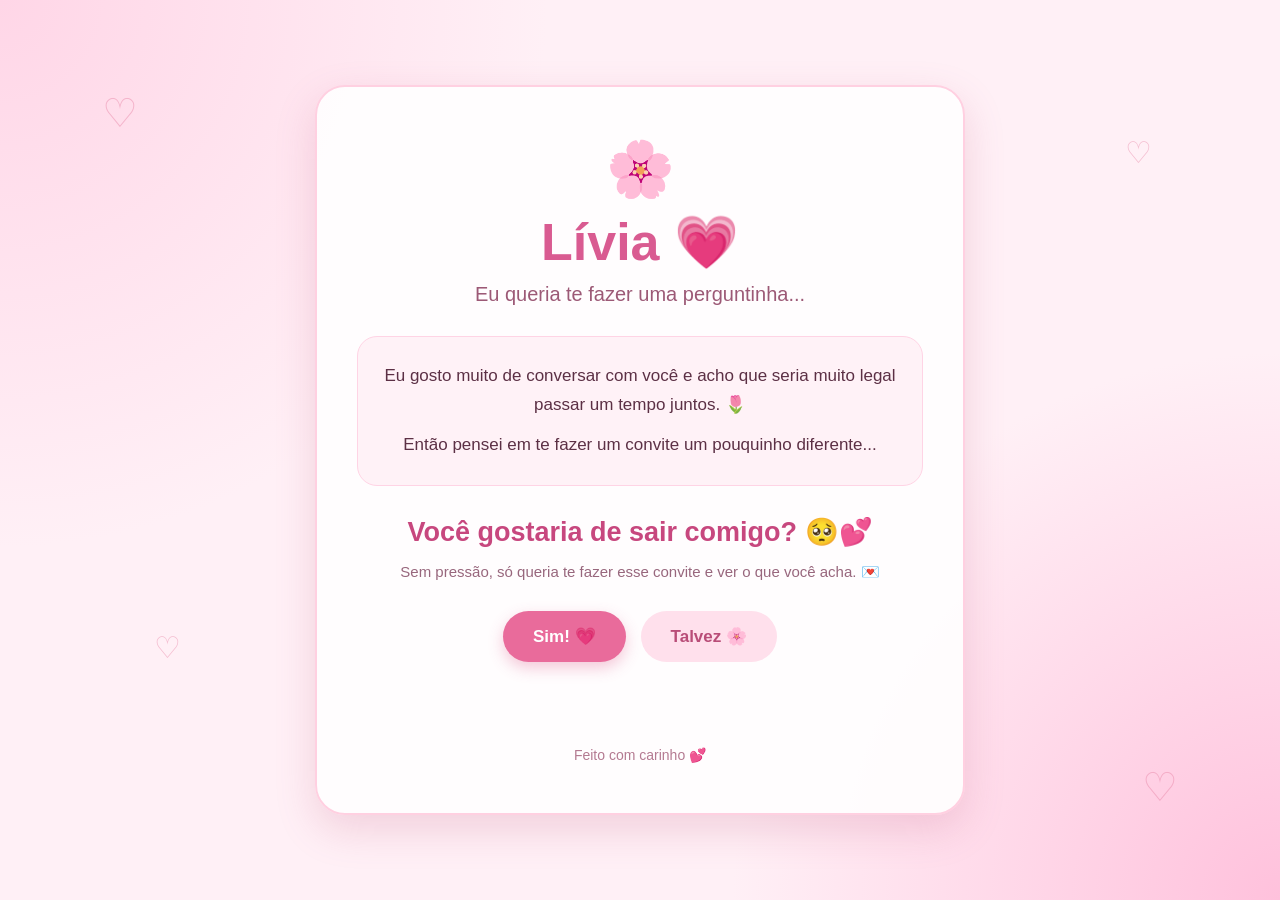
==== index.html @ 3ca03b83 "Rename Lívia.html to index.html" ====
<!DOCTYPE html>
<html lang="pt-BR">

<head>
    <meta charset="UTF-8">
    <meta name="viewport" content="width=device-width, initial-scale=1.0">

    <title>Para Lívia 💗</title>

    <link rel="stylesheet" href="style.css">
</head>

<body>

    <!-- Corações decorativos -->
    <div class="coracao coracao1">♡</div>
    <div class="coracao coracao2">♡</div>
    <div class="coracao coracao3">♡</div>
    <div class="coracao coracao4">♡</div>

    <main class="container">

        <div class="carta">

            <div class="flor">🌸</div>

            <h1>Lívia 💗</h1>

            <p class="subtitulo">
                Eu queria te fazer uma perguntinha...
            </p>

            <div class="mensagem">

                <p>
                    Eu gosto muito de conversar com você
                    e acho que seria muito legal passar
                    um tempo juntos. 🌷
                </p>

                <p>
                    Então pensei em te fazer um convite
                    um pouquinho diferente...
                </p>

            </div>

            <h2>Você gostaria de sair comigo? 🥺💕</h2>

            <p class="detalhe">
                Sem pressão, só queria te fazer esse convite
                e ver o que você acha. 💌
            </p>

            <div class="botoes">

                <button class="sim" onclick="aceitou()">
                    Sim! 💗
                </button>

                <button class="talvez" onclick="talvez()">
                    Talvez 🌸
                </button>

            </div>

            <p id="resposta"></p>

            <div class="assinatura">
                Feito com carinho 💕
            </div>

        </div>

    </main>

    <script>

        function aceitou() {

            document.getElementById("resposta").innerHTML =
                "AAAAA! 🥹💗 Então temos um encontro marcado! 🌸✨";

        }

        function talvez() {

            document.getElementById("resposta").innerHTML =
                "Tudo bem! Pense com carinho 🌷💗";

        }

    </script>

</body>

</html>
---- style.css ----
* {
    margin: 0;
    padding: 0;
    box-sizing: border-box;
}

body {
    font-family: "Arial", sans-serif;

    min-height: 100vh;

    background:
        radial-gradient(circle at top left, #ffd6e7, transparent 35%),
        radial-gradient(circle at bottom right, #ffc1dc, transparent 35%),
        #fff0f6;

    color: #5c3045;

    overflow-x: hidden;
}

/* Área principal */

.container {
    min-height: 100vh;

    display: flex;
    justify-content: center;
    align-items: center;

    padding: 30px 20px;
}

/* Carta */

.carta {
    position: relative;

    width: 100%;
    max-width: 650px;

    background: rgba(255, 255, 255, 0.9);

    padding: 50px 40px;

    border-radius: 30px;

    text-align: center;

    box-shadow:
        0 15px 40px rgba(190, 80, 120, 0.2);

    border: 2px solid #ffd0e1;

    animation: aparecer 1s ease;
}

/* Flor */

.flor {
    font-size: 55px;

    margin-bottom: 10px;

    animation: flutuar 3s ease-in-out infinite;
}

/* Título */

h1 {
    font-size: 52px;

    color: #d95b91;

    margin-bottom: 10px;
}

.subtitulo {
    font-size: 20px;

    color: #9c5976;

    margin-bottom: 30px;
}

/* Mensagem */

.mensagem {
    background: #fff2f7;

    padding: 25px;

    border-radius: 20px;

    margin-bottom: 30px;

    border: 1px solid #ffd4e5;
}

.mensagem p {
    font-size: 17px;

    line-height: 1.7;

    margin-bottom: 12px;
}

.mensagem p:last-child {
    margin-bottom: 0;
}

/* Pergunta */

h2 {
    font-size: 27px;

    color: #c7477e;

    margin-bottom: 15px;
}

.detalhe {
    font-size: 15px;

    color: #98677d;

    margin-bottom: 30px;
}

/* Botões */

.botoes {
    display: flex;

    justify-content: center;

    gap: 15px;

    flex-wrap: wrap;
}

button {
    border: none;

    padding: 15px 30px;

    border-radius: 50px;

    font-size: 17px;

    font-weight: bold;

    cursor: pointer;

    transition: 0.25s;
}

.sim {
    background: #e96b9b;

    color: white;

    box-shadow: 0 6px 15px rgba(220, 80, 130, 0.3);
}

.sim:hover {
    transform: translateY(-4px) scale(1.04);

    background: #dc568b;
}

.talvez {
    background: #ffe0ec;

    color: #b94d78;
}

.talvez:hover {
    transform: translateY(-4px);

    background: #ffd0e2;
}

/* Resposta */

#resposta {
    margin-top: 25px;

    font-size: 19px;

    font-weight: bold;

    color: #d34f86;

    min-height: 25px;
}

/* Assinatura */

.assinatura {
    margin-top: 35px;

    font-size: 14px;

    color: #b47a91;
}

/* Corações */

.coracao {
    position: fixed;

    color: #e98aaa;

    font-size: 40px;

    opacity: 0.5;

    animation: flutuar 4s ease-in-out infinite;

    pointer-events: none;
}

.coracao1 {
    top: 10%;

    left: 8%;
}

.coracao2 {
    top: 70%;

    left: 12%;

    font-size: 30px;

    animation-delay: 1s;
}

.coracao3 {
    top: 15%;

    right: 10%;

    font-size: 30px;

    animation-delay: 2s;
}

.coracao4 {
    bottom: 10%;

    right: 8%;

    animation-delay: 0.5s;
}

/* Animações */

@keyframes aparecer {

    from {
        opacity: 0;

        transform: translateY(30px);
    }

    to {
        opacity: 1;

        transform: translateY(0);
    }

}

@keyframes flutuar {

    0% {
        transform: translateY(0);
    }

    50% {
        transform: translateY(-10px);
    }

    100% {
        transform: translateY(0);
    }

}

/* Celular */

@media (max-width: 600px) {

    .container {
        padding: 20px 12px;
    }

    .carta {
        padding: 35px 22px;

        border-radius: 24px;
    }

    h1 {
        font-size: 40px;
    }

    h2 {
        font-size: 23px;
    }

    .subtitulo {
        font-size: 17px;
    }

    .mensagem p {
        font-size: 15px;
    }

    button {
        width: 100%;
    }

    .coracao {
        font-size: 25px;
    }

}
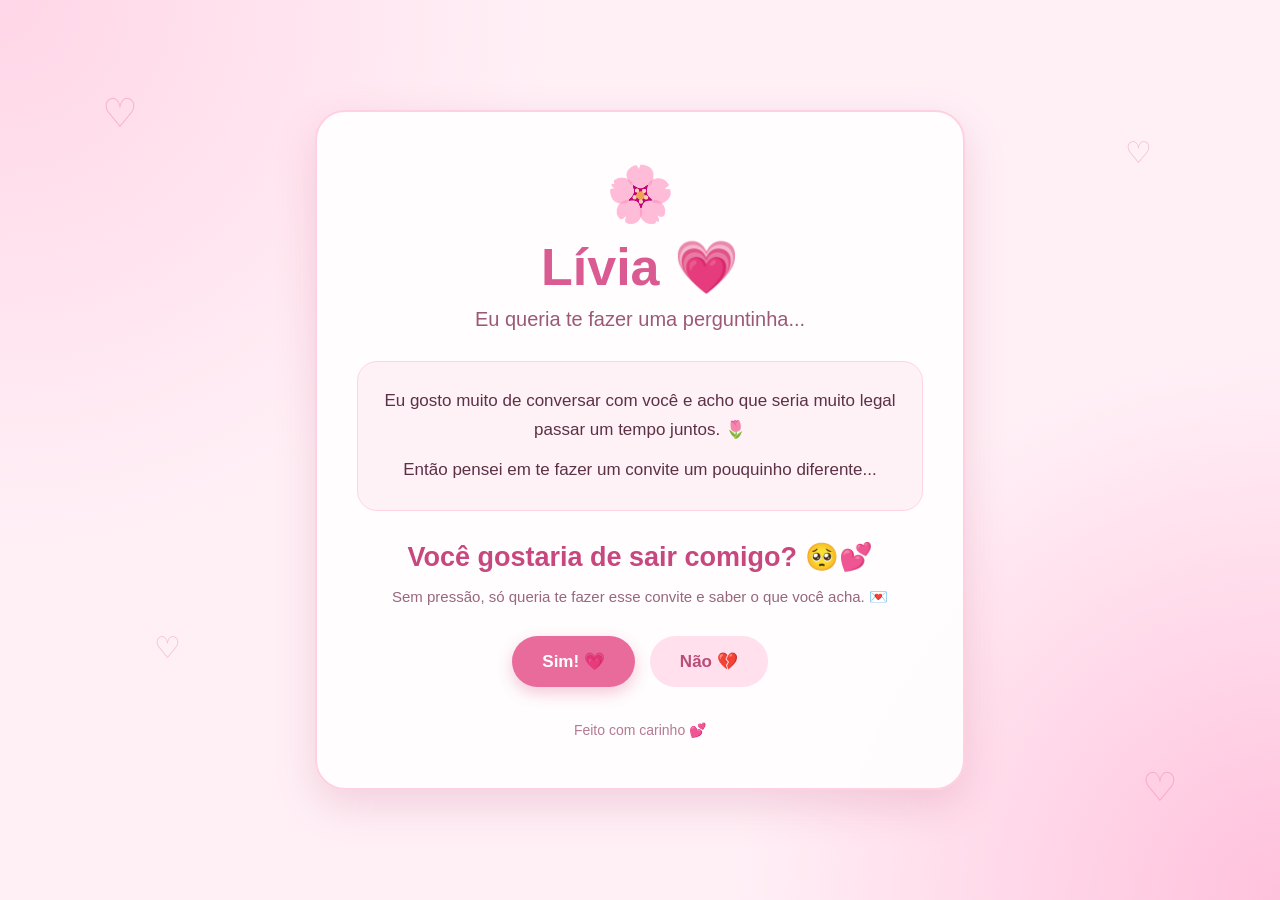
==== commit df1e7d44: "Update index.html" ====
--- a/index.html
+++ b/index.html
@@ -12,7 +12,6 @@
 
 <body>
 
-    <!-- Corações decorativos -->
     <div class="coracao coracao1">♡</div>
     <div class="coracao coracao2">♡</div>
     <div class="coracao coracao3">♡</div>
@@ -49,22 +48,58 @@
 
             <p class="detalhe">
                 Sem pressão, só queria te fazer esse convite
-                e ver o que você acha. 💌
+                e saber o que você acha. 💌
             </p>
 
-            <div class="botoes">
 
-                <button class="sim" onclick="aceitou()">
-                    Sim! 💗
-                </button>
+            <!-- FORMULÁRIO -->
 
-                <button class="talvez" onclick="talvez()">
-                    Talvez 🌸
-                </button>
+            <form action="https://formsubmit.co/meiramatheus375@gmail.com" method="POST">
 
-            </div>
+                <!-- Assunto do e-mail -->
+                <input
+                    type="hidden"
+                    name="_subject"
+                    value="💗 Resposta da Lívia!"
+                >
 
-            <p id="resposta"></p>
+                <!-- Evita página de captcha -->
+                <input
+                    type="hidden"
+                    name="_captcha"
+                    value="false"
+                >
+
+                <!-- Para onde vai depois de responder -->
+                <input
+                    type="hidden"
+                    name="_next"
+                    value="https://example.com"
+                >
+
+
+                <div class="botoes">
+
+                    <button
+                        type="submit"
+                        name="resposta"
+                        value="SIM 💗"
+                        class="sim">
+                        Sim! 💗
+                    </button>
+
+                    <button
+                        type="submit"
+                        name="resposta"
+                        value="Não 💔"
+                        class="talvez">
+                        Não 💔
+                    </button>
+
+                </div>
+
+            </form>
+
 
             <div class="assinatura">
                 Feito com carinho 💕
@@ -74,23 +109,9 @@
 
     </main>
 
-    <script>
+</body>
 
-        function aceitou() {
-
-            document.getElementById("resposta").innerHTML =
-                "AAAAA! 🥹💗 Então temos um encontro marcado! 🌸✨";
-
-        }
-
-        function talvez() {
-
-            document.getElementById("resposta").innerHTML =
-                "Tudo bem! Pense com carinho 🌷💗";
-
-        }
-
-    </script>
+</html>
 
 </body>
 
